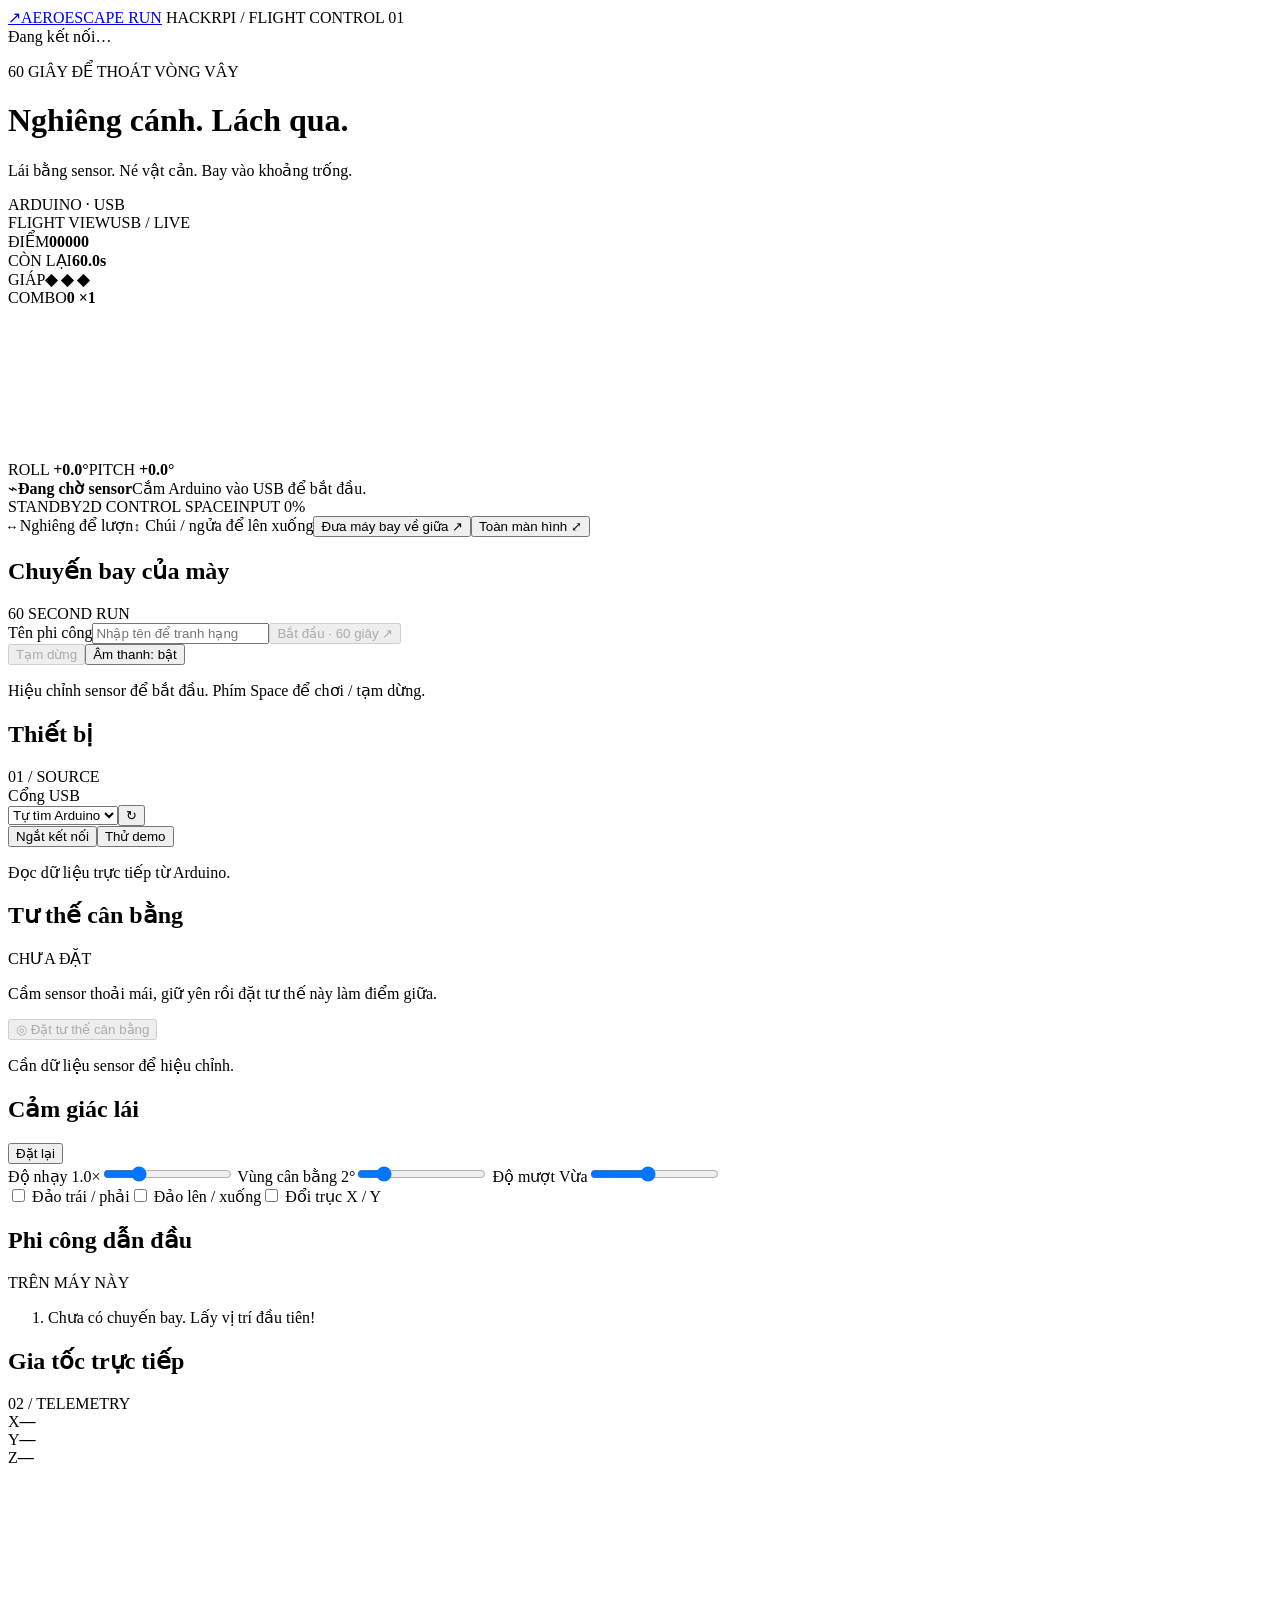
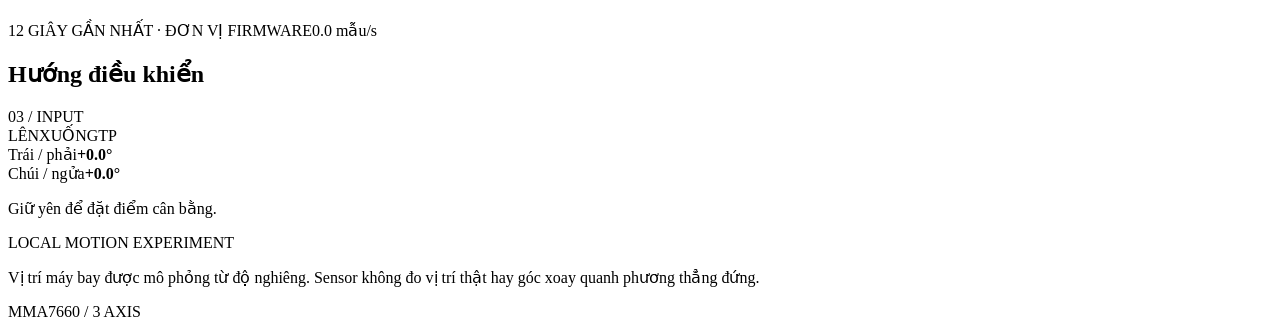
==== web/index.html @ 78f39f57 "Initial release: AERO sensor-controlled obstacle dodging game" ====
<!doctype html>
<html lang="vi">
<head>
  <meta charset="utf-8"><meta name="viewport" content="width=device-width, initial-scale=1">
  <meta name="theme-color" content="#0c141b">
  <title>AERO — Escape Run</title>
  <link rel="stylesheet" href="/style.css">
</head>
<body>
  <header class="topbar">
    <a class="brand" href="/" aria-label="AERO Escape Run"><span class="brand-mark">↗</span>AERO<span class="brand-sub">ESCAPE RUN</span></a>
    <span class="project">HACKRPI <span>/</span> FLIGHT CONTROL 01</span>
    <div class="status" id="status" role="status"><i></i><span>Đang kết nối…</span></div>
  </header>
  <main>
    <div class="intro"><div><p class="eyebrow">60 GIÂY ĐỂ THOÁT VÒNG VÂY</p><h1>Nghiêng cánh. Lách qua.</h1><p class="subtitle">Lái bằng sensor. Né vật cản. Bay vào khoảng trống.</p></div><span class="device-tag" id="device-tag">ARDUINO · USB</span></div>
    <div class="workspace">
      <section class="flight-panel" aria-label="Mô phỏng máy bay 2D">
        <div class="panel-top"><span><i class="live-dot"></i> FLIGHT VIEW</span><span id="source-label">USB / LIVE</span></div>
        <div class="scoreboard" aria-label="Trạng thái lượt chơi"><div><span>ĐIỂM</span><strong id="game-score">00000</strong></div><div><span>CÒN LẠI</span><strong id="game-time">60.0<span>s</span></strong></div><div><span>GIÁP</span><strong id="game-health">◆ ◆ ◆</strong></div><div><span>COMBO</span><strong id="game-combo">0 <span>×1</span></strong></div></div>
        <div class="viewport" id="viewport">
          <canvas id="flight" aria-label="Máy bay phản ứng theo độ nghiêng của sensor"></canvas>
          <div class="hud-top"><span>ROLL <strong id="hud-roll">+0.0°</strong></span><span>PITCH <strong id="hud-pitch">+0.0°</strong></span></div>
          <div class="flight-message" id="flight-message"><span class="message-icon">⌁</span><strong id="message-title">Đang chờ sensor</strong><span id="message-detail">Cắm Arduino vào USB để bắt đầu.</span></div>
          <div class="game-overlay" id="game-overlay" hidden>
            <div data-game-screen="ready" class="game-card" hidden><p class="eyebrow">PHI CÔNG, SẴN SÀNG CHƯA?</p><h2>Đường bay là do tay mày.</h2><p>Nghiêng để bay trái, phải, lên hoặc xuống. Tránh các vật cản màu cam đang lao tới. Né sát để tăng điểm.</p><div class="briefing"><span>60 giây</span><span>3 giáp</span><span>Chao cánh ±90°</span></div><button id="launch" class="primary">Bắt đầu chuyến bay ↗</button><p class="game-key-hint">Giữ sensor ở tư thế cân bằng khi đếm ngược.</p></div>
            <div data-game-screen="countdown" class="countdown-card" hidden><span>GIỮ TAY CÂN BẰNG</span><strong id="game-countdown">3</strong><p>Thấy vật cản thì nghiêng sang khoảng trống để né.</p></div>
            <div data-game-screen="paused" class="game-card" hidden><p class="eyebrow">CHUYẾN BAY ĐÃ TẠM DỪNG</p><h2>Hít thở một nhịp.</h2><p id="pause-reason">Giữ sensor cân bằng rồi tiếp tục.</p><button id="resume" class="primary">Tiếp tục bay ↗</button><p class="game-key-hint">Đếm ngược 3 giây trước khi tiếp tục.</p></div>
            <div data-game-screen="finished" class="game-card result-card" hidden><p class="eyebrow" id="result-heading">KẾT QUẢ CHUYẾN BAY</p><h2 id="result-title">Thử lại một chuyến nữa.</h2><strong id="result-score" class="result-score">0</strong><div class="result-stats"><span>Đợt né thành công <b id="result-passed">0</b></span><span>Combo cao nhất <b id="result-combo">0</b></span><span>Né sát <b id="result-near">0</b></span></div><p id="result-note">Lưu điểm để tranh hạng tại booth.</p><div class="result-actions"><button id="save-score" class="secondary">Lưu điểm</button><button id="retry" class="primary">Bay lại ↗</button></div></div>
          </div>
          <div class="hud-bottom"><span id="flight-state">STANDBY</span><span>2D CONTROL SPACE</span><span id="hud-speed">INPUT 0%</span></div>
        </div>
        <div class="flight-footer"><span><kbd>↔</kbd> Nghiêng để lượn</span><span><kbd>↕</kbd> Chúi / ngửa để lên xuống</span><button id="recenter" class="text-button">Đưa máy bay về giữa ↗</button><button id="fullscreen" class="text-button">Toàn màn hình ⤢</button></div>
      </section>
      <aside class="side-panel">
        <section class="game-controls"><div class="section-heading"><h2>Chuyến bay của mày</h2><span class="tiny-label">60 SECOND RUN</span></div><label class="field-label" for="pilot-name">Tên phi công</label><input id="pilot-name" class="name-input" maxlength="20" placeholder="Nhập tên để tranh hạng" autocomplete="nickname"><button id="start-game" class="primary" disabled>Bắt đầu · 60 giây ↗</button><div class="connection-actions"><button id="pause-game" class="secondary" disabled>Tạm dừng</button><button id="sound" class="secondary" aria-pressed="false">Âm thanh: bật</button></div><p class="small muted" id="game-hint">Hiệu chỉnh sensor để bắt đầu. Phím Space để chơi / tạm dừng.</p></section>
        <section class="connection-section"><div class="section-heading"><h2>Thiết bị</h2><span class="tiny-label">01 / SOURCE</span></div>
          <label class="field-label" for="port">Cổng USB</label><div class="port-row"><select id="port"><option value="">Tự tìm Arduino</option></select><button id="refresh" class="icon-button" aria-label="Làm mới cổng USB" title="Làm mới cổng USB">↻</button></div>
          <div class="connection-actions"><button id="connect" class="secondary">Ngắt kết nối</button><button id="demo" class="secondary">Thử demo</button></div>
          <p id="connection-detail" class="muted small">Đọc dữ liệu trực tiếp từ Arduino.</p>
        </section>
        <section class="calibration-section"><div class="section-heading"><h2>Tư thế cân bằng</h2><span id="calibration-tag" class="pill">CHƯA ĐẶT</span></div><p class="muted small">Cầm sensor thoải mái, giữ yên rồi đặt tư thế này làm điểm giữa.</p><button id="calibrate" class="primary" disabled><span>◎</span> Đặt tư thế cân bằng</button><p id="calibration-note" class="small muted" role="status">Cần dữ liệu sensor để hiệu chỉnh.</p></section>
        <section class="tuning-section"><div class="section-heading"><h2>Cảm giác lái</h2><button id="reset-settings" class="text-button">Đặt lại</button></div>
          <label class="range-label" for="sensitivity">Độ nhạy <output id="sensitivity-value">1.0×</output></label><input id="sensitivity" type="range" min="0.5" max="2.5" step="0.1" value="1">
          <label class="range-label" for="deadzone">Vùng cân bằng <output id="deadzone-value">2°</output></label><input id="deadzone" type="range" min="0" max="12" step="0.5" value="2">
          <label class="range-label" for="smoothing">Độ mượt <output id="smoothing-value">Vừa</output></label><input id="smoothing" type="range" min="0" max="100" step="1" value="45">
          <div class="toggles"><label><input id="invert-x" type="checkbox"> Đảo trái / phải</label><label><input id="invert-y" type="checkbox"> Đảo lên / xuống</label><label><input id="swap" type="checkbox"> Đổi trục X / Y</label></div>
        </section>
        <section class="leaderboard-section"><div class="section-heading"><h2>Phi công dẫn đầu</h2><span class="tiny-label">TRÊN MÁY NÀY</span></div><ol id="leaderboard" class="leaderboard"><li class="muted">Chưa có chuyến bay. Lấy vị trí đầu tiên!</li></ol></section>
      </aside>
      <section class="telemetry-panel"><div class="section-heading"><h2>Gia tốc trực tiếp</h2><span class="tiny-label">02 / TELEMETRY</span></div><div class="axis-values"><div class="axis x"><span>X</span><strong id="ax">—</strong><div class="axis-track"><i id="bar-x"></i></div></div><div class="axis y"><span>Y</span><strong id="ay">—</strong><div class="axis-track"><i id="bar-y"></i></div></div><div class="axis z"><span>Z</span><strong id="az">—</strong><div class="axis-track"><i id="bar-z"></i></div></div></div><canvas id="chart" aria-label="Biểu đồ gia tốc X Y Z trong 12 giây gần nhất"></canvas><div class="chart-caption"><span>12 GIÂY GẦN NHẤT · ĐƠN VỊ FIRMWARE</span><span id="sample-rate">0.0 mẫu/s</span></div></section>
      <section class="input-panel"><div class="section-heading"><h2>Hướng điều khiển</h2><span class="tiny-label">03 / INPUT</span></div><div class="input-content"><div class="input-pad" id="input-pad"><span class="pad-top">LÊN</span><span class="pad-bottom">XUỐNG</span><span class="pad-left">T</span><span class="pad-right">P</span><div class="deadzone-ring" id="deadzone-ring"></div><i id="input-dot"></i></div><div class="input-readout"><div><span>Trái / phải</span><strong id="roll-value">+0.0°</strong></div><div><span>Chúi / ngửa</span><strong id="pitch-value">+0.0°</strong></div><p id="motion-note">Giữ yên để đặt điểm cân bằng.</p></div></div></section>
    </div>
    <footer><span><i></i> LOCAL MOTION EXPERIMENT</span><p>Vị trí máy bay được mô phỏng từ độ nghiêng. Sensor không đo vị trí thật hay góc xoay quanh phương thẳng đứng.</p><span>MMA7660 / 3 AXIS</span></footer>
  </main>
  <div id="toast" role="status" class="toast" hidden></div>
  <script type="module" src="/app.mjs"></script>
</body>
</html>
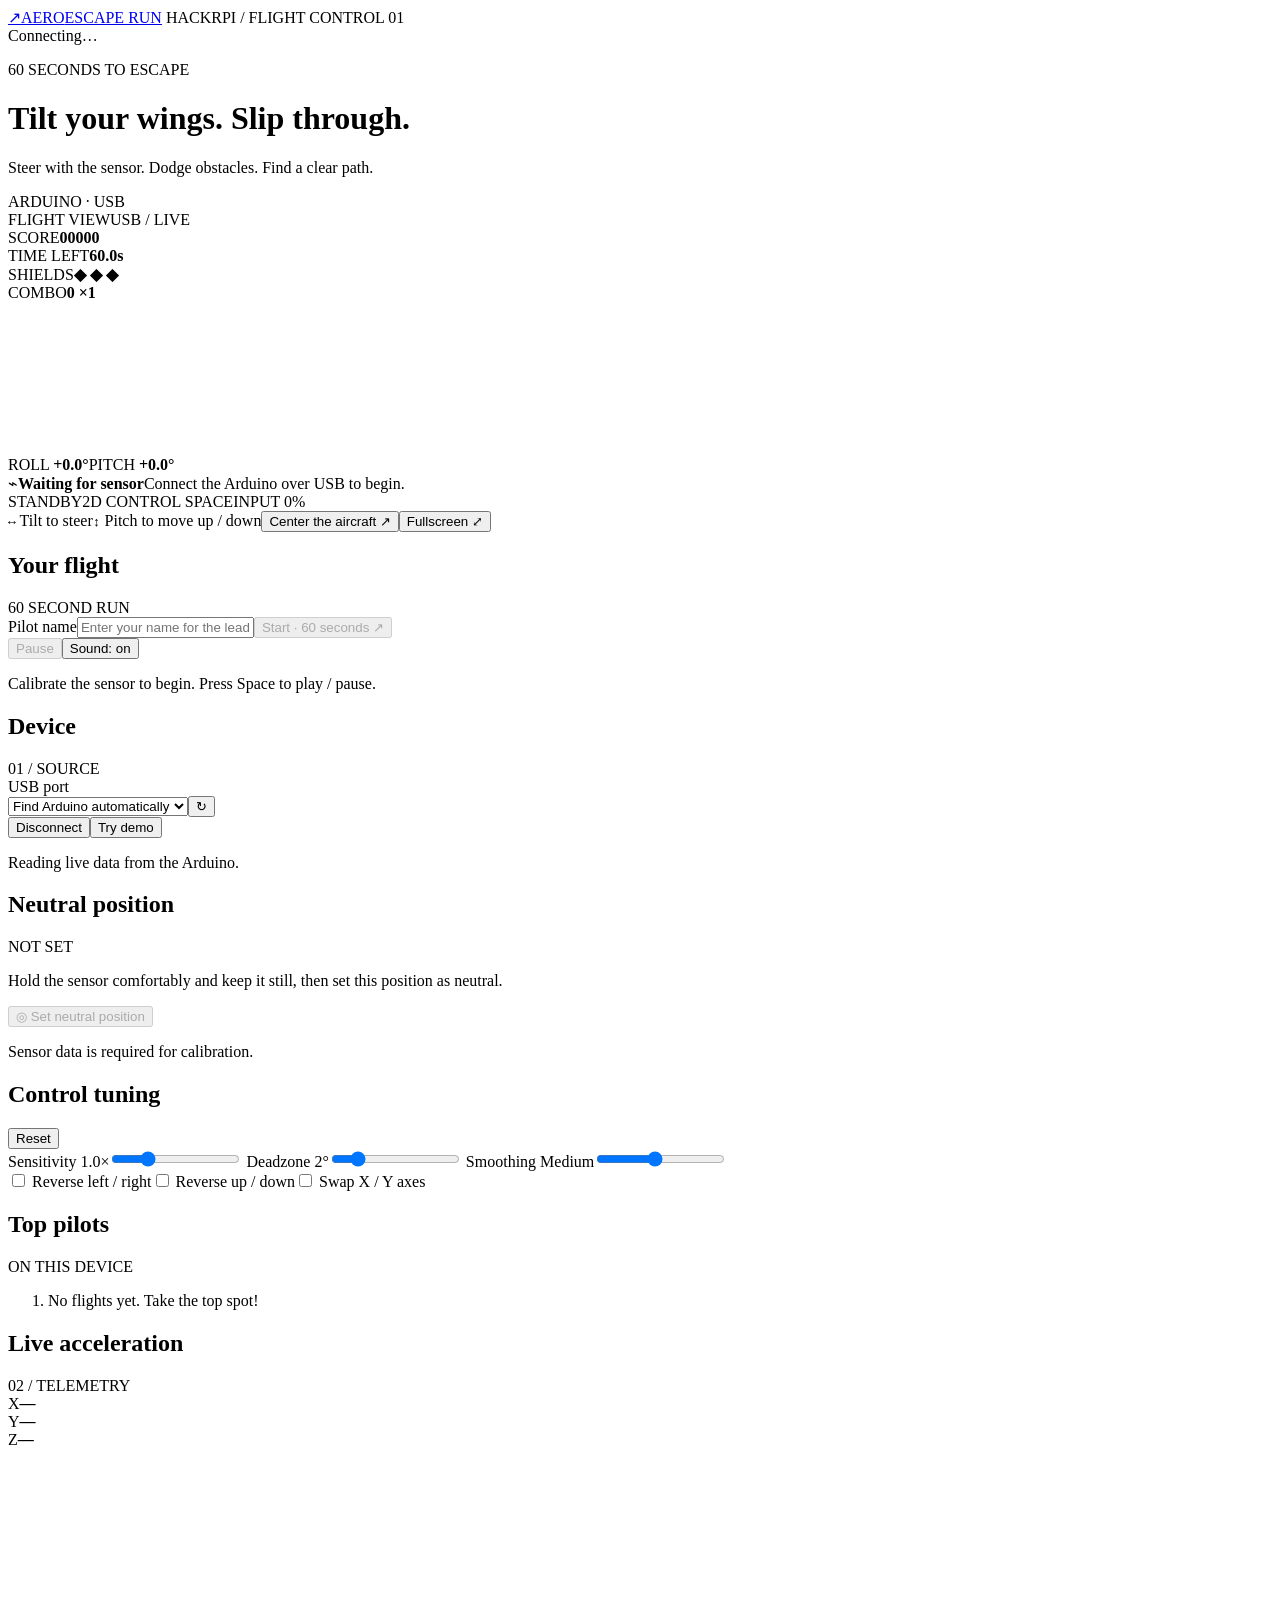
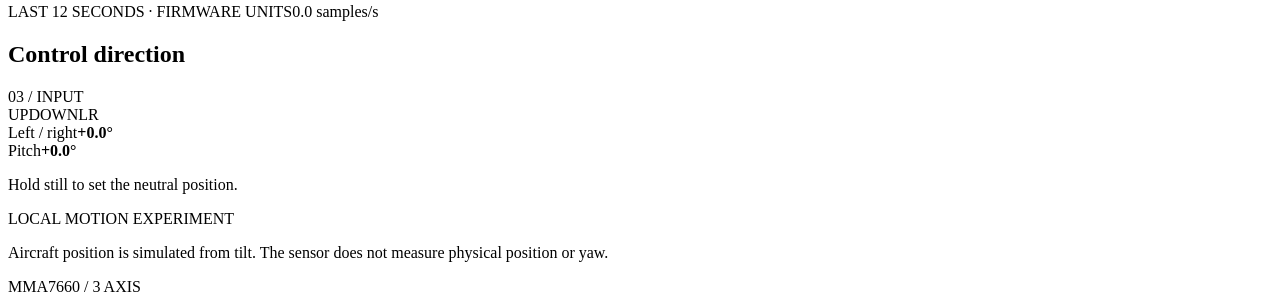
==== commit 0c6edc4f: "Translate all remaining browser interface and sensor messages into English" ====
--- a/web/index.html
+++ b/web/index.html
@@ -1,5 +1,5 @@
 <!doctype html>
-<html lang="vi">
+<html lang="en">
 <head>
   <meta charset="utf-8"><meta name="viewport" content="width=device-width, initial-scale=1">
   <meta name="theme-color" content="#0c141b">
@@ -10,48 +10,48 @@
   <header class="topbar">
     <a class="brand" href="/" aria-label="AERO Escape Run"><span class="brand-mark">↗</span>AERO<span class="brand-sub">ESCAPE RUN</span></a>
     <span class="project">HACKRPI <span>/</span> FLIGHT CONTROL 01</span>
-    <div class="status" id="status" role="status"><i></i><span>Đang kết nối…</span></div>
+    <div class="status" id="status" role="status"><i></i><span>Connecting…</span></div>
   </header>
   <main>
-    <div class="intro"><div><p class="eyebrow">60 GIÂY ĐỂ THOÁT VÒNG VÂY</p><h1>Nghiêng cánh. Lách qua.</h1><p class="subtitle">Lái bằng sensor. Né vật cản. Bay vào khoảng trống.</p></div><span class="device-tag" id="device-tag">ARDUINO · USB</span></div>
+    <div class="intro"><div><p class="eyebrow">60 SECONDS TO ESCAPE</p><h1>Tilt your wings. Slip through.</h1><p class="subtitle">Steer with the sensor. Dodge obstacles. Find a clear path.</p></div><span class="device-tag" id="device-tag">ARDUINO · USB</span></div>
     <div class="workspace">
-      <section class="flight-panel" aria-label="Mô phỏng máy bay 2D">
+      <section class="flight-panel" aria-label="2D flight simulation">
         <div class="panel-top"><span><i class="live-dot"></i> FLIGHT VIEW</span><span id="source-label">USB / LIVE</span></div>
-        <div class="scoreboard" aria-label="Trạng thái lượt chơi"><div><span>ĐIỂM</span><strong id="game-score">00000</strong></div><div><span>CÒN LẠI</span><strong id="game-time">60.0<span>s</span></strong></div><div><span>GIÁP</span><strong id="game-health">◆ ◆ ◆</strong></div><div><span>COMBO</span><strong id="game-combo">0 <span>×1</span></strong></div></div>
+        <div class="scoreboard" aria-label="Run status"><div><span>SCORE</span><strong id="game-score">00000</strong></div><div><span>TIME LEFT</span><strong id="game-time">60.0<span>s</span></strong></div><div><span>SHIELDS</span><strong id="game-health">◆ ◆ ◆</strong></div><div><span>COMBO</span><strong id="game-combo">0 <span>×1</span></strong></div></div>
         <div class="viewport" id="viewport">
-          <canvas id="flight" aria-label="Máy bay phản ứng theo độ nghiêng của sensor"></canvas>
+          <canvas id="flight" aria-label="Aircraft responding to sensor tilt"></canvas>
           <div class="hud-top"><span>ROLL <strong id="hud-roll">+0.0°</strong></span><span>PITCH <strong id="hud-pitch">+0.0°</strong></span></div>
-          <div class="flight-message" id="flight-message"><span class="message-icon">⌁</span><strong id="message-title">Đang chờ sensor</strong><span id="message-detail">Cắm Arduino vào USB để bắt đầu.</span></div>
+          <div class="flight-message" id="flight-message"><span class="message-icon">⌁</span><strong id="message-title">Waiting for sensor</strong><span id="message-detail">Connect the Arduino over USB to begin.</span></div>
           <div class="game-overlay" id="game-overlay" hidden>
-            <div data-game-screen="ready" class="game-card" hidden><p class="eyebrow">PHI CÔNG, SẴN SÀNG CHƯA?</p><h2>Đường bay là do tay mày.</h2><p>Nghiêng để bay trái, phải, lên hoặc xuống. Tránh các vật cản màu cam đang lao tới. Né sát để tăng điểm.</p><div class="briefing"><span>60 giây</span><span>3 giáp</span><span>Chao cánh ±90°</span></div><button id="launch" class="primary">Bắt đầu chuyến bay ↗</button><p class="game-key-hint">Giữ sensor ở tư thế cân bằng khi đếm ngược.</p></div>
-            <div data-game-screen="countdown" class="countdown-card" hidden><span>GIỮ TAY CÂN BẰNG</span><strong id="game-countdown">3</strong><p>Thấy vật cản thì nghiêng sang khoảng trống để né.</p></div>
-            <div data-game-screen="paused" class="game-card" hidden><p class="eyebrow">CHUYẾN BAY ĐÃ TẠM DỪNG</p><h2>Hít thở một nhịp.</h2><p id="pause-reason">Giữ sensor cân bằng rồi tiếp tục.</p><button id="resume" class="primary">Tiếp tục bay ↗</button><p class="game-key-hint">Đếm ngược 3 giây trước khi tiếp tục.</p></div>
-            <div data-game-screen="finished" class="game-card result-card" hidden><p class="eyebrow" id="result-heading">KẾT QUẢ CHUYẾN BAY</p><h2 id="result-title">Thử lại một chuyến nữa.</h2><strong id="result-score" class="result-score">0</strong><div class="result-stats"><span>Đợt né thành công <b id="result-passed">0</b></span><span>Combo cao nhất <b id="result-combo">0</b></span><span>Né sát <b id="result-near">0</b></span></div><p id="result-note">Lưu điểm để tranh hạng tại booth.</p><div class="result-actions"><button id="save-score" class="secondary">Lưu điểm</button><button id="retry" class="primary">Bay lại ↗</button></div></div>
+            <div data-game-screen="ready" class="game-card" hidden><p class="eyebrow">READY, PILOT?</p><h2>Your flight is in your hands.</h2><p>Tilt to fly left, right, up or down. Avoid the approaching orange obstacles. Fly close for bonus points.</p><div class="briefing"><span>60 seconds</span><span>3 shields</span><span>Bank ±90°</span></div><button id="launch" class="primary">Start flight ↗</button><p class="game-key-hint">Hold the sensor in its neutral position during the countdown.</p></div>
+            <div data-game-screen="countdown" class="countdown-card" hidden><span>HOLD STEADY</span><strong id="game-countdown">3</strong><p>When an obstacle approaches, tilt toward a clear path.</p></div>
+            <div data-game-screen="paused" class="game-card" hidden><p class="eyebrow">FLIGHT PAUSED</p><h2>Take a breath.</h2><p id="pause-reason">Hold the sensor steady, then resume.</p><button id="resume" class="primary">Resume flight ↗</button><p class="game-key-hint">Resume after a countdown of 3 seconds.</p></div>
+            <div data-game-screen="finished" class="game-card result-card" hidden><p class="eyebrow" id="result-heading">FLIGHT RESULTS</p><h2 id="result-title">Try another flight.</h2><strong id="result-score" class="result-score">0</strong><div class="result-stats"><span>Waves cleared <b id="result-passed">0</b></span><span>Best combo <b id="result-combo">0</b></span><span>Near misses <b id="result-near">0</b></span></div><p id="result-note">Save your score to join the booth leaderboard.</p><div class="result-actions"><button id="save-score" class="secondary">Save score</button><button id="retry" class="primary">Fly again ↗</button></div></div>
           </div>
           <div class="hud-bottom"><span id="flight-state">STANDBY</span><span>2D CONTROL SPACE</span><span id="hud-speed">INPUT 0%</span></div>
         </div>
-        <div class="flight-footer"><span><kbd>↔</kbd> Nghiêng để lượn</span><span><kbd>↕</kbd> Chúi / ngửa để lên xuống</span><button id="recenter" class="text-button">Đưa máy bay về giữa ↗</button><button id="fullscreen" class="text-button">Toàn màn hình ⤢</button></div>
+        <div class="flight-footer"><span><kbd>↔</kbd> Tilt to steer</span><span><kbd>↕</kbd> Pitch to move up / down</span><button id="recenter" class="text-button">Center the aircraft ↗</button><button id="fullscreen" class="text-button">Fullscreen ⤢</button></div>
       </section>
       <aside class="side-panel">
-        <section class="game-controls"><div class="section-heading"><h2>Chuyến bay của mày</h2><span class="tiny-label">60 SECOND RUN</span></div><label class="field-label" for="pilot-name">Tên phi công</label><input id="pilot-name" class="name-input" maxlength="20" placeholder="Nhập tên để tranh hạng" autocomplete="nickname"><button id="start-game" class="primary" disabled>Bắt đầu · 60 giây ↗</button><div class="connection-actions"><button id="pause-game" class="secondary" disabled>Tạm dừng</button><button id="sound" class="secondary" aria-pressed="false">Âm thanh: bật</button></div><p class="small muted" id="game-hint">Hiệu chỉnh sensor để bắt đầu. Phím Space để chơi / tạm dừng.</p></section>
-        <section class="connection-section"><div class="section-heading"><h2>Thiết bị</h2><span class="tiny-label">01 / SOURCE</span></div>
-          <label class="field-label" for="port">Cổng USB</label><div class="port-row"><select id="port"><option value="">Tự tìm Arduino</option></select><button id="refresh" class="icon-button" aria-label="Làm mới cổng USB" title="Làm mới cổng USB">↻</button></div>
-          <div class="connection-actions"><button id="connect" class="secondary">Ngắt kết nối</button><button id="demo" class="secondary">Thử demo</button></div>
-          <p id="connection-detail" class="muted small">Đọc dữ liệu trực tiếp từ Arduino.</p>
+        <section class="game-controls"><div class="section-heading"><h2>Your flight</h2><span class="tiny-label">60 SECOND RUN</span></div><label class="field-label" for="pilot-name">Pilot name</label><input id="pilot-name" class="name-input" maxlength="20" placeholder="Enter your name for the leaderboard" autocomplete="nickname"><button id="start-game" class="primary" disabled>Start · 60 seconds ↗</button><div class="connection-actions"><button id="pause-game" class="secondary" disabled>Pause</button><button id="sound" class="secondary" aria-pressed="false">Sound: on</button></div><p class="small muted" id="game-hint">Calibrate the sensor to begin. Press Space to play / pause.</p></section>
+        <section class="connection-section"><div class="section-heading"><h2>Device</h2><span class="tiny-label">01 / SOURCE</span></div>
+          <label class="field-label" for="port">USB port</label><div class="port-row"><select id="port"><option value="">Find Arduino automatically</option></select><button id="refresh" class="icon-button" aria-label="Refresh USB ports" title="Refresh USB ports">↻</button></div>
+          <div class="connection-actions"><button id="connect" class="secondary">Disconnect</button><button id="demo" class="secondary">Try demo</button></div>
+          <p id="connection-detail" class="muted small">Reading live data from the Arduino.</p>
         </section>
-        <section class="calibration-section"><div class="section-heading"><h2>Tư thế cân bằng</h2><span id="calibration-tag" class="pill">CHƯA ĐẶT</span></div><p class="muted small">Cầm sensor thoải mái, giữ yên rồi đặt tư thế này làm điểm giữa.</p><button id="calibrate" class="primary" disabled><span>◎</span> Đặt tư thế cân bằng</button><p id="calibration-note" class="small muted" role="status">Cần dữ liệu sensor để hiệu chỉnh.</p></section>
-        <section class="tuning-section"><div class="section-heading"><h2>Cảm giác lái</h2><button id="reset-settings" class="text-button">Đặt lại</button></div>
-          <label class="range-label" for="sensitivity">Độ nhạy <output id="sensitivity-value">1.0×</output></label><input id="sensitivity" type="range" min="0.5" max="2.5" step="0.1" value="1">
-          <label class="range-label" for="deadzone">Vùng cân bằng <output id="deadzone-value">2°</output></label><input id="deadzone" type="range" min="0" max="12" step="0.5" value="2">
-          <label class="range-label" for="smoothing">Độ mượt <output id="smoothing-value">Vừa</output></label><input id="smoothing" type="range" min="0" max="100" step="1" value="45">
-          <div class="toggles"><label><input id="invert-x" type="checkbox"> Đảo trái / phải</label><label><input id="invert-y" type="checkbox"> Đảo lên / xuống</label><label><input id="swap" type="checkbox"> Đổi trục X / Y</label></div>
+        <section class="calibration-section"><div class="section-heading"><h2>Neutral position</h2><span id="calibration-tag" class="pill">NOT SET</span></div><p class="muted small">Hold the sensor comfortably and keep it still, then set this position as neutral.</p><button id="calibrate" class="primary" disabled><span>◎</span> Set neutral position</button><p id="calibration-note" class="small muted" role="status">Sensor data is required for calibration.</p></section>
+        <section class="tuning-section"><div class="section-heading"><h2>Control tuning</h2><button id="reset-settings" class="text-button">Reset</button></div>
+          <label class="range-label" for="sensitivity">Sensitivity <output id="sensitivity-value">1.0×</output></label><input id="sensitivity" type="range" min="0.5" max="2.5" step="0.1" value="1">
+          <label class="range-label" for="deadzone">Deadzone <output id="deadzone-value">2°</output></label><input id="deadzone" type="range" min="0" max="12" step="0.5" value="2">
+          <label class="range-label" for="smoothing">Smoothing <output id="smoothing-value">Medium</output></label><input id="smoothing" type="range" min="0" max="100" step="1" value="45">
+          <div class="toggles"><label><input id="invert-x" type="checkbox"> Reverse left / right</label><label><input id="invert-y" type="checkbox"> Reverse up / down</label><label><input id="swap" type="checkbox"> Swap X / Y axes</label></div>
         </section>
-        <section class="leaderboard-section"><div class="section-heading"><h2>Phi công dẫn đầu</h2><span class="tiny-label">TRÊN MÁY NÀY</span></div><ol id="leaderboard" class="leaderboard"><li class="muted">Chưa có chuyến bay. Lấy vị trí đầu tiên!</li></ol></section>
+        <section class="leaderboard-section"><div class="section-heading"><h2>Top pilots</h2><span class="tiny-label">ON THIS DEVICE</span></div><ol id="leaderboard" class="leaderboard"><li class="muted">No flights yet. Take the top spot!</li></ol></section>
       </aside>
-      <section class="telemetry-panel"><div class="section-heading"><h2>Gia tốc trực tiếp</h2><span class="tiny-label">02 / TELEMETRY</span></div><div class="axis-values"><div class="axis x"><span>X</span><strong id="ax">—</strong><div class="axis-track"><i id="bar-x"></i></div></div><div class="axis y"><span>Y</span><strong id="ay">—</strong><div class="axis-track"><i id="bar-y"></i></div></div><div class="axis z"><span>Z</span><strong id="az">—</strong><div class="axis-track"><i id="bar-z"></i></div></div></div><canvas id="chart" aria-label="Biểu đồ gia tốc X Y Z trong 12 giây gần nhất"></canvas><div class="chart-caption"><span>12 GIÂY GẦN NHẤT · ĐƠN VỊ FIRMWARE</span><span id="sample-rate">0.0 mẫu/s</span></div></section>
-      <section class="input-panel"><div class="section-heading"><h2>Hướng điều khiển</h2><span class="tiny-label">03 / INPUT</span></div><div class="input-content"><div class="input-pad" id="input-pad"><span class="pad-top">LÊN</span><span class="pad-bottom">XUỐNG</span><span class="pad-left">T</span><span class="pad-right">P</span><div class="deadzone-ring" id="deadzone-ring"></div><i id="input-dot"></i></div><div class="input-readout"><div><span>Trái / phải</span><strong id="roll-value">+0.0°</strong></div><div><span>Chúi / ngửa</span><strong id="pitch-value">+0.0°</strong></div><p id="motion-note">Giữ yên để đặt điểm cân bằng.</p></div></div></section>
+      <section class="telemetry-panel"><div class="section-heading"><h2>Live acceleration</h2><span class="tiny-label">02 / TELEMETRY</span></div><div class="axis-values"><div class="axis x"><span>X</span><strong id="ax">—</strong><div class="axis-track"><i id="bar-x"></i></div></div><div class="axis y"><span>Y</span><strong id="ay">—</strong><div class="axis-track"><i id="bar-y"></i></div></div><div class="axis z"><span>Z</span><strong id="az">—</strong><div class="axis-track"><i id="bar-z"></i></div></div></div><canvas id="chart" aria-label="X Y Z acceleration over the last 12 seconds"></canvas><div class="chart-caption"><span>LAST 12 SECONDS · FIRMWARE UNITS</span><span id="sample-rate">0.0 samples/s</span></div></section>
+      <section class="input-panel"><div class="section-heading"><h2>Control direction</h2><span class="tiny-label">03 / INPUT</span></div><div class="input-content"><div class="input-pad" id="input-pad"><span class="pad-top">UP</span><span class="pad-bottom">DOWN</span><span class="pad-left">L</span><span class="pad-right">R</span><div class="deadzone-ring" id="deadzone-ring"></div><i id="input-dot"></i></div><div class="input-readout"><div><span>Left / right</span><strong id="roll-value">+0.0°</strong></div><div><span>Pitch</span><strong id="pitch-value">+0.0°</strong></div><p id="motion-note">Hold still to set the neutral position.</p></div></div></section>
     </div>
-    <footer><span><i></i> LOCAL MOTION EXPERIMENT</span><p>Vị trí máy bay được mô phỏng từ độ nghiêng. Sensor không đo vị trí thật hay góc xoay quanh phương thẳng đứng.</p><span>MMA7660 / 3 AXIS</span></footer>
+    <footer><span><i></i> LOCAL MOTION EXPERIMENT</span><p>Aircraft position is simulated from tilt. The sensor does not measure physical position or yaw.</p><span>MMA7660 / 3 AXIS</span></footer>
   </main>
   <div id="toast" role="status" class="toast" hidden></div>
   <script type="module" src="/app.mjs"></script>
